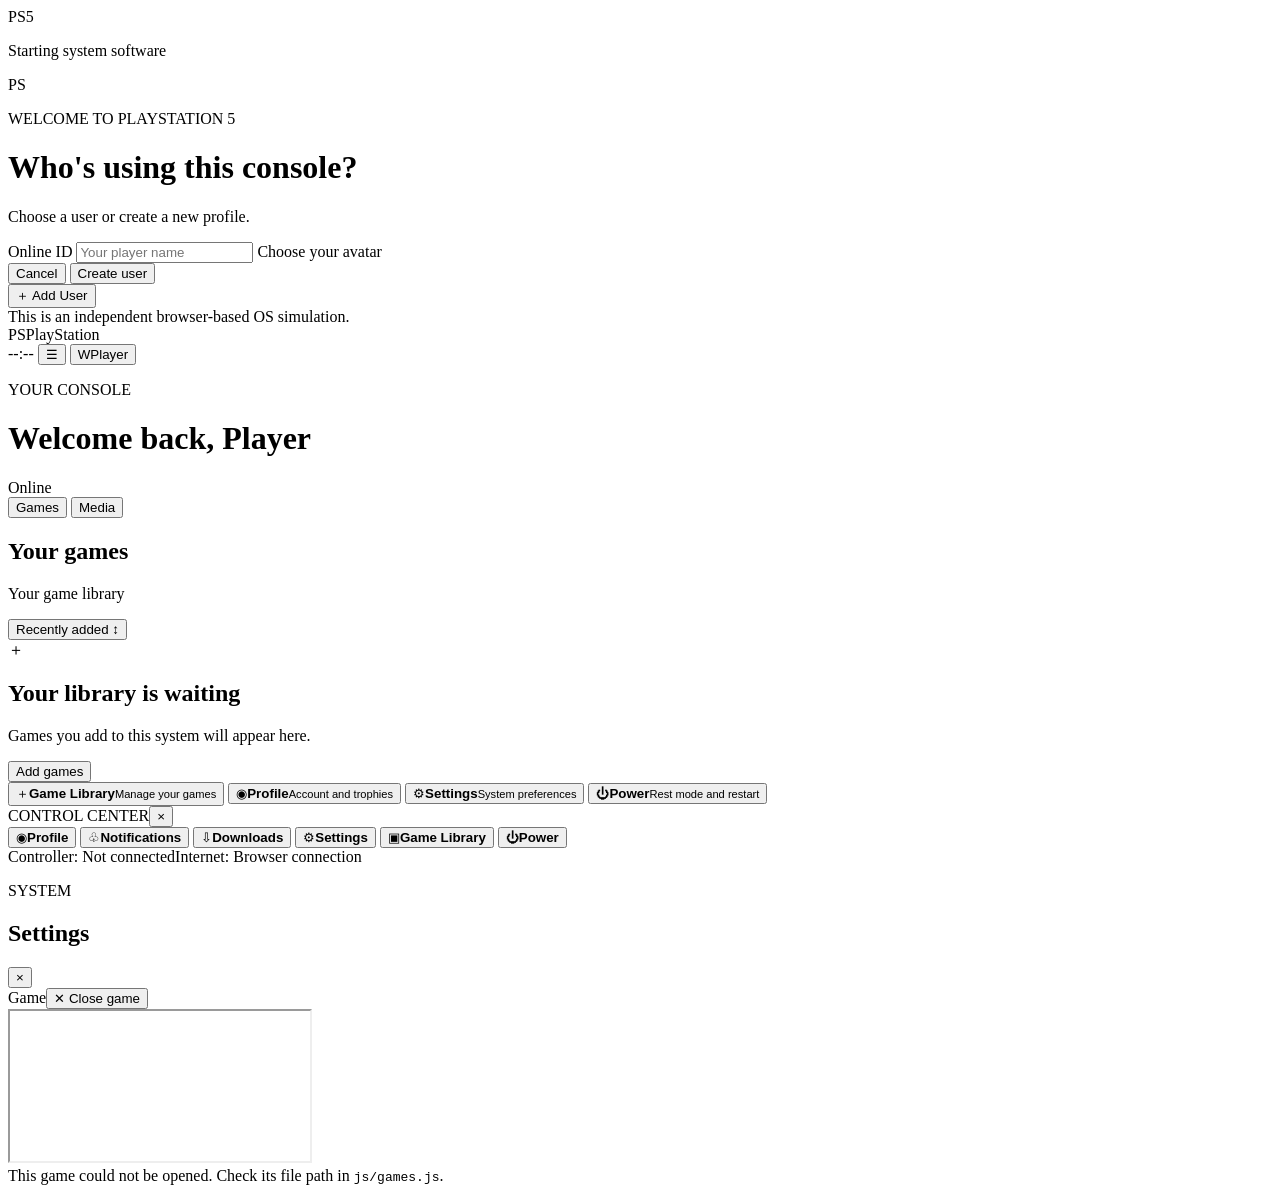
==== index.html @ 2feb3c4b "Rename index (10).html to index.html" ====
<!doctype html>
<html lang="en">
<head>
  <meta charset="utf-8">
  <meta name="viewport" content="width=device-width,initial-scale=1,viewport-fit=cover">
  <meta name="theme-color" content="#080b12">
  <title>PlayStation 5 System Software</title>
  <link rel="stylesheet" href="css/system.css">
</head>
<body>
  <div id="boot" class="screen boot-screen">
    <div class="boot-mark">PS<span>5</span></div>
    <div class="boot-spinner"></div>
    <p>Starting system software</p>
  </div>

  <div id="setup" class="screen setup-screen hidden">
    <div class="setup-glow"></div>
    <div class="setup-card">
      <div class="ps-symbol">PS</div>
      <p class="kicker">WELCOME TO PLAYSTATION 5</p>
      <h1 id="setupTitle">Who's using this console?</h1>
      <p class="muted" id="setupSubtitle">Choose a user or create a new profile.</p>
      <div id="profileChoices" class="profile-choices"></div>
      <div id="createProfile" class="create-profile hidden">
        <label for="newName">Online ID</label>
        <input id="newName" maxlength="16" placeholder="Your player name" autocomplete="off">
        <label>Choose your avatar</label>
        <div id="avatarChoices" class="avatar-choices"></div>
        <div class="button-row">
          <button class="btn ghost" id="cancelCreate">Cancel</button>
          <button class="btn primary" id="createUser">Create user</button>
        </div>
      </div>
      <button class="btn ghost wide" id="addUser">＋ Add User</button>
      <div class="setup-foot">This is an independent browser-based OS simulation.</div>
    </div>
  </div>

  <div id="os" class="os hidden">
    <header class="topbar">
      <div class="top-left"><span class="ps-mini">PS</span><span class="system-word">PlayStation</span></div>
      <div class="top-right">
        <span id="clock">--:--</span>
        <button class="icon-button" id="quickOpen" title="Control Center">☰</button>
        <button class="user-chip" id="userOpen"><span id="userAvatar" class="avatar small">W</span><span id="userName">Player</span></button>
      </div>
    </header>

    <main class="home-view" id="homeView">
      <div class="home-heading">
        <div><p class="kicker">YOUR CONSOLE</p><h1>Welcome back, <span id="greetingName">Player</span></h1></div>
        <div class="online-state"><i></i> Online</div>
      </div>

      <nav class="home-tabs" aria-label="Home sections">
        <button class="home-tab active" data-tab="games">Games</button>
        <button class="home-tab" data-tab="media">Media</button>
      </nav>

      <section class="library-section">
        <div class="section-title"><div><h2 id="libraryTitle">Your games</h2><p id="librarySub">Your game library</p></div><button class="text-button" id="sortGames">Recently added ↕</button></div>
        <div id="gameGrid" class="game-grid">
          <div class="empty-library">
            <div class="empty-icon">＋</div>
            <h2>Your library is waiting</h2>
            <p>Games you add to this system will appear here.</p>
            <button class="btn primary" id="openGameManager">Add games</button>
          </div>
        </div>
      </section>
      <div class="home-bottom">
        <button class="bottom-tile" data-open="game-manager"><span>＋</span><b>Game Library</b><small>Manage your games</small></button>
        <button class="bottom-tile" data-open="profile"><span>◉</span><b>Profile</b><small>Account and trophies</small></button>
        <button class="bottom-tile" data-open="settings"><span>⚙</span><b>Settings</b><small>System preferences</small></button>
        <button class="bottom-tile" data-open="power"><span>⏻</span><b>Power</b><small>Rest mode and restart</small></button>
      </div>
    </main>

    <aside id="controlCenter" class="control-center hidden">
      <div class="cc-head"><span>CONTROL CENTER</span><button class="icon-button" id="quickClose">×</button></div>
      <div class="cc-grid">
        <button class="cc-tile" data-open="profile"><span>◉</span><b>Profile</b></button>
        <button class="cc-tile" data-open="notifications"><span>♧</span><b>Notifications</b></button>
        <button class="cc-tile" data-open="downloads"><span>⇩</span><b>Downloads</b></button>
        <button class="cc-tile" data-open="settings"><span>⚙</span><b>Settings</b></button>
        <button class="cc-tile" data-open="game-manager"><span>▣</span><b>Game Library</b></button>
        <button class="cc-tile" data-open="power"><span>⏻</span><b>Power</b></button>
      </div>
      <div class="cc-footer"><span id="controllerStatus">Controller: Not connected</span><span>Internet: Browser connection</span></div>
    </aside>

    <section id="panelLayer" class="panel-layer hidden">
      <div class="panel-window">
        <div class="panel-header"><div><p class="kicker" id="panelKicker">SYSTEM</p><h2 id="panelTitle">Settings</h2></div><button class="icon-button" id="panelClose">×</button></div>
        <div id="panelContent" class="panel-content"></div>
      </div>
    </section>

    <section id="gamePlayer" class="game-player hidden">
      <div class="player-bar"><span id="playingTitle">Game</span><button class="btn ghost" id="exitGame">✕ Close game</button></div>
      <iframe id="gameFrame" title="Game player" allow="fullscreen; autoplay; gamepad" sandbox="allow-scripts allow-same-origin allow-forms allow-pointer-lock allow-downloads"></iframe>
      <div id="noGameFrame" class="no-game-frame hidden">This game could not be opened. Check its file path in <code>js/games.js</code>.</div>
    </section>
    <div id="toast" class="toast"></div>
  </div>
  <script src="js/games.js"></script>
  <script src="js/system.js"></script>
</body>
</html>
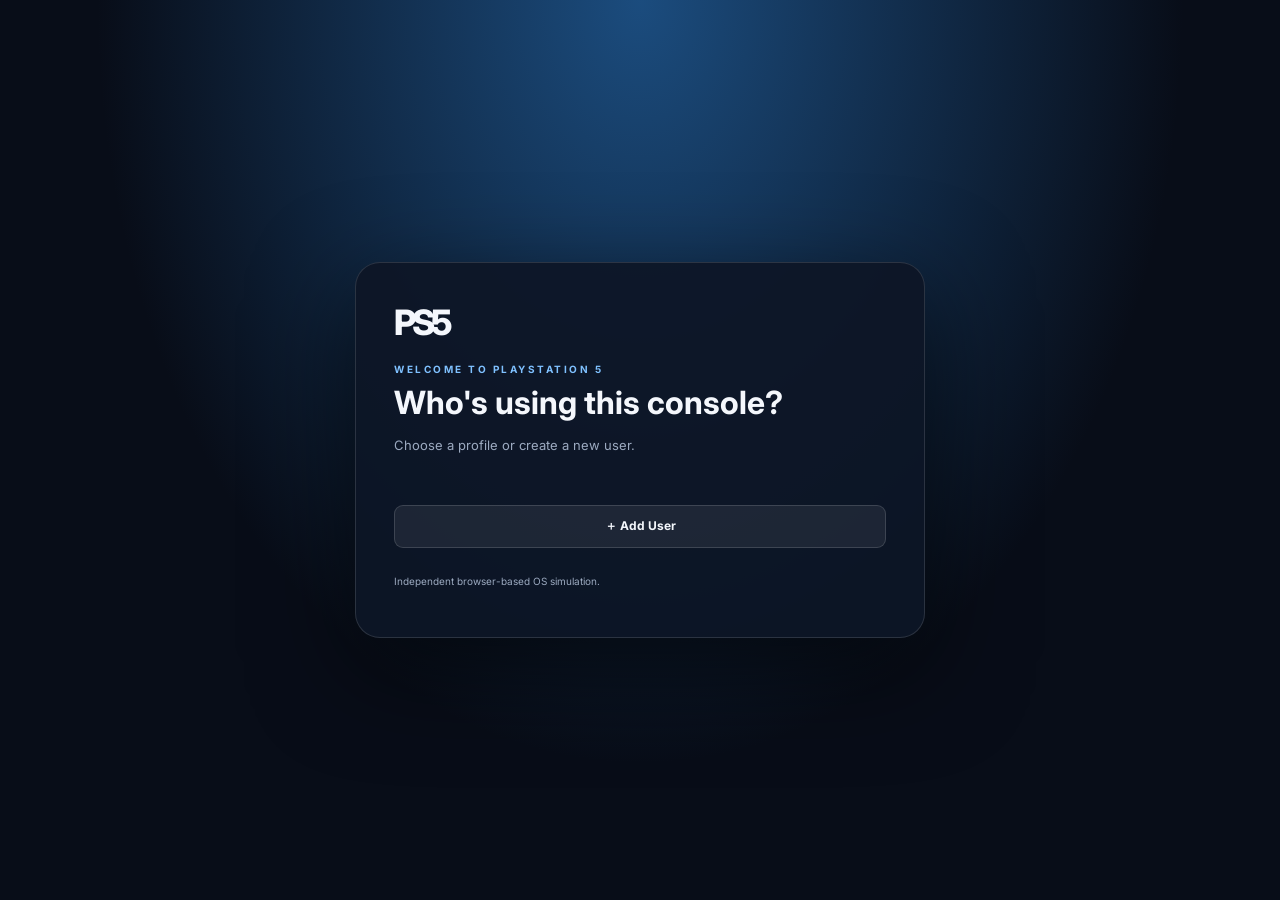
==== commit cec0a319: "Update print statement from 'Hello' to 'Goodbye'" ====
--- a/index.html
+++ b/index.html
@@ -1,110 +1,544 @@
-<!doctype html>
+
+<!DOCTYPE html>
 <html lang="en">
 <head>
-  <meta charset="utf-8">
-  <meta name="viewport" content="width=device-width,initial-scale=1,viewport-fit=cover">
-  <meta name="theme-color" content="#080b12">
-  <title>PlayStation 5 System Software</title>
-  <link rel="stylesheet" href="css/system.css">
+<meta charset="UTF-8">
+<meta name="viewport" content="width=device-width, initial-scale=1.0">
+<meta name="theme-color" content="#080c16">
+<title>PlayStation 5 Web OS</title>
+<style>
+@import url('https://fonts.googleapis.com/css2?family=Inter:wght@400;500;600;700;800&display=swap');
+:root{--blue:#1688ff;--bg:#080c15;--panel:#111c30;--text:#f4f7fc;--muted:#9caac0;--line:#ffffff20}
+*{box-sizing:border-box}
+body{margin:0;min-height:100vh;background:radial-gradient(ellipse at 70% 5%,#1d4775,transparent 38%),radial-gradient(ellipse at 5% 80%,#18233b,transparent 42%),#080c15;color:var(--text);font-family:Inter,Arial,sans-serif}
+button,input{font:inherit}button{color:inherit;cursor:pointer}button:focus-visible,input:focus-visible{outline:2px solid #7dc2ff;outline-offset:3px}
+.hidden{display:none!important}
+.screen{position:fixed;inset:0;z-index:20}
+.boot{display:flex;align-items:center;justify-content:center;flex-direction:column;background:radial-gradient(ellipse at center,#19375d,#050811 65%)}
+.logo{font-size:90px;font-weight:800;letter-spacing:-10px}.logo span{color:#a8cfff}
+.spinner{width:25px;height:25px;border:2px solid #ffffff35;border-top-color:white;border-radius:50%;animation:spin 1s linear infinite;margin-top:35px}
+@keyframes spin{to{transform:rotate(360deg)}}
+.boot p{color:#9db2ce;font-size:12px;margin-top:20px}
+.setup{display:grid;place-items:center;padding:20px;background:radial-gradient(ellipse at 50% 0,#1b4c7e,transparent 60%),#080d18}
+.setup-card{width:min(570px,100%);padding:38px;border:1px solid var(--line);border-radius:25px;background:#0d1626ed;box-shadow:0 30px 100px #0009}
+.kicker{font-size:10px;letter-spacing:2.5px;color:#7fc1ff;font-weight:700;margin:20px 0 8px}
+.setup h1{font-size:32px;margin:0 0 10px}.muted{font-size:13px;color:var(--muted);line-height:1.6}
+.profiles{display:flex;gap:15px;flex-wrap:wrap;margin:25px 0}
+.profile-choice{background:transparent;border:1px solid transparent;border-radius:12px;padding:10px;width:100px}
+.profile-choice:hover{background:#ffffff0b;border-color:#ffffff30}
+.avatar{width:55px;height:55px;border-radius:50%;display:grid;place-items:center;font-weight:800;font-size:22px;background:linear-gradient(135deg,#1688ff,#7945dc);margin:auto}
+.a1{background:linear-gradient(135deg,#0da8a2,#2451a5)}.a2{background:linear-gradient(135deg,#e36a7b,#8743bb)}.a3{background:linear-gradient(135deg,#e2a33d,#a8443d)}.a4{background:linear-gradient(135deg,#7a8fa7,#34465d)}
+.profile-choice span:last-child{display:block;font-size:11px;margin-top:8px;overflow:hidden;text-overflow:ellipsis}
+.btn{border:0;border-radius:9px;padding:12px 17px;font-size:12px;font-weight:700}
+.primary{background:#1688ff;box-shadow:0 7px 25px #1688ff35}.ghost{background:#ffffff12;border:1px solid #ffffff25}
+.wide{width:100%}
+.form-input{width:100%;padding:13px;border-radius:9px;background:#080e19;border:1px solid #ffffff28;color:white;margin:8px 0 14px}
+.avatar-picks{display:flex;gap:9px;margin:10px 0 20px}.avatar-pick{background:transparent;border:2px solid transparent;border-radius:50%;padding:3px}.avatar-pick.selected{border-color:#80c5ff}.avatar-pick .avatar{width:40px;height:40px;font-size:15px}
+.topbar{height:68px;padding:0 4vw;display:flex;align-items:center;justify-content:space-between;background:#080d18bd;border-bottom:1px solid #ffffff12;backdrop-filter:blur(20px);position:relative;z-index:3}
+.top-left,.top-right{display:flex;align-items:center;gap:14px}.ps-mini{font-size:24px;font-weight:800;letter-spacing:-3px}.system-word{font-size:13px;font-weight:700}
+.top-right{font-size:12px;color:#c2cde0}.icon-btn{width:36px;height:36px;border-radius:50%;border:1px solid #ffffff20;background:#ffffff12;font-size:19px}
+.user-chip{display:flex;align-items:center;gap:8px;border:0;background:transparent;font-size:12px}
+.small-avatar{width:30px;height:30px;font-size:12px}
+.home{max-width:1450px;margin:auto;padding:38px 5vw 55px}
+.heading{display:flex;justify-content:space-between;align-items:end}.heading .kicker{margin:0 0 9px}
+.heading h1{font-size:clamp(26px,4vw,42px);font-weight:500;letter-spacing:-1.5px;margin:0}.heading h1 b{font-weight:800}
+.online{font-size:11px;color:#b9c9dc}.online i{display:inline-block;width:7px;height:7px;border-radius:50%;background:#4edb9a;margin-right:6px}
+.tabs{display:flex;gap:25px;border-bottom:1px solid var(--line);margin:35px 0 25px}
+.tab{padding:0 2px 13px;background:none;border:0;color:#9aa9bd;font-size:13px;position:relative}.tab.active{color:white}.tab.active:after{content:"";position:absolute;bottom:-1px;left:0;right:0;height:3px;background:white}
+.section-title{display:flex;justify-content:space-between;align-items:center;margin-bottom:18px}
+.section-title h2{font-size:19px;margin:0 0 6px}.section-title p{font-size:11px;color:var(--muted);margin:0}
+.text-btn{background:none;border:0;color:#a9c9ed;font-size:11px}
+.game-grid{display:grid;grid-template-columns:repeat(auto-fill,minmax(155px,1fr));gap:16px;min-height:200px}
+.empty{grid-column:1/-1;min-height:245px;border:1px dashed #ffffff35;border-radius:18px;background:#ffffff06;display:flex;flex-direction:column;align-items:center;justify-content:center;text-align:center;padding:25px}
+.empty-icon{width:52px;height:52px;border-radius:50%;display:grid;place-items:center;background:#1688ff20;color:#7fc1ff;font-size:28px}
+.empty h2{font-size:17px;margin:16px 0 4px}.empty p{font-size:12px;color:var(--muted);margin:0 0 17px}
+.game-card{border:1px solid #ffffff17;border-radius:13px;overflow:hidden;background:#121c2d;cursor:pointer;transition:.2s}
+.game-card:hover,.game-card.selected{transform:translateY(-5px);border-color:#75bdff;box-shadow:0 12px 30px #1688ff25}
+.game-art{height:150px;display:grid;place-items:center;background:linear-gradient(135deg,#1b385d,#121b2a);font-size:40px}
+.game-art img{width:100%;height:100%;object-fit:cover}
+.game-meta{padding:11px}.game-meta b{display:block;font-size:11px;white-space:nowrap;overflow:hidden;text-overflow:ellipsis}.game-meta small{display:block;color:#91a2b9;font-size:10px;margin-top:6px}
+.bottom{display:grid;grid-template-columns:repeat(4,1fr);gap:12px;margin-top:38px}
+.tile{display:grid;grid-template-columns:38px 1fr;grid-template-rows:auto auto;align-items:center;gap:3px 10px;text-align:left;padding:15px;border-radius:13px;border:1px solid #ffffff16;background:#ffffff08}
+.tile>span{grid-row:1/3;width:35px;height:35px;display:grid;place-items:center;border-radius:10px;background:#1688ff1c;color:#7dc2ff;font-size:19px}
+.tile b{font-size:11px}.tile small{font-size:10px;color:#8fa0b7}
+.cc{position:fixed;z-index:10;right:20px;top:80px;width:min(390px,calc(100vw - 30px));padding:20px;border-radius:20px;border:1px solid #ffffff25;background:#101a2bed;backdrop-filter:blur(24px);box-shadow:0 25px 80px #0009}
+.cc-head{display:flex;justify-content:space-between;align-items:center;font-size:10px;letter-spacing:2px;color:#9fb4ce;margin-bottom:17px}
+.cc-grid{display:grid;grid-template-columns:repeat(3,1fr);gap:9px}
+.cc-tile{min-height:82px;background:#ffffff0c;border:1px solid #ffffff12;border-radius:12px;display:flex;flex-direction:column;align-items:flex-start;justify-content:center;padding:12px;gap:8px}
+.cc-tile span{font-size:19px;color:#83c4ff}.cc-tile b{font-size:10px}
+.panel-layer{position:fixed;inset:0;z-index:12;background:#02050bb8;backdrop-filter:blur(12px);display:grid;place-items:center;padding:20px}
+.panel{width:min(850px,100%);max-height:90vh;overflow:auto;border:1px solid #ffffff24;border-radius:20px;background:#0e1727;box-shadow:0 30px 100px #000a}
+.panel-head{display:flex;justify-content:space-between;align-items:center;padding:25px 28px;border-bottom:1px solid var(--line)}
+.panel-head .kicker{margin:0 0 7px}.panel-head h2{margin:0;font-size:23px}
+.panel-content{padding:22px 28px 30px}
+.notice{padding:13px;border-radius:10px;background:#1688ff13;border:1px solid #1688ff35;color:#b8d9ff;font-size:11px;line-height:1.6;margin-bottom:15px}
+.list{display:grid;gap:10px}.item{padding:15px;border:1px solid #ffffff16;border-radius:12px;background:#ffffff06;display:flex;justify-content:space-between;align-items:center;gap:10px}
+.item b{font-size:12px}.item small{display:block;color:#8fa0b7;font-size:10px;margin-top:5px}
+.item-left{display:flex;align-items:center;gap:12px;min-width:0}.item-icon{width:42px;height:42px;flex:0 0 42px;border-radius:10px;background:#1688ff20;display:grid;place-items:center;font-size:18px}
+.actions{display:flex;gap:7px}.mini{padding:8px 10px;border-radius:8px;background:#ffffff12;border:1px solid #ffffff20;font-size:10px}.mini.blue{background:#1688ff;border-color:#1688ff}
+.settings-grid{display:grid;grid-template-columns:1fr 1fr;gap:12px}
+.setting{padding:15px;border:1px solid #ffffff16;border-radius:12px;background:#ffffff06;display:flex;align-items:center;justify-content:space-between;gap:15px}
+.setting b{font-size:12px}.setting small{display:block;color:#8fa0b7;font-size:10px;margin-top:5px}
+.toggle{width:42px;height:23px;border:0;border-radius:20px;background:#44516a;padding:3px;flex-shrink:0}.toggle:after{content:"";display:block;width:17px;height:17px;border-radius:50%;background:white;transition:.2s}.toggle.on{background:#1688ff}.toggle.on:after{transform:translateX(19px)}
+.player{position:fixed;inset:0;z-index:18;background:#05070b;display:flex;flex-direction:column}
+.player-bar{height:55px;padding:0 20px;display:flex;justify-content:space-between;align-items:center;background:#0b1220}.player-bar span{font-size:12px;font-weight:700}
+.player iframe{border:0;width:100%;height:calc(100% - 55px);background:#000}
+.toast{position:fixed;z-index:30;bottom:25px;left:50%;transform:translate(-50%,20px);opacity:0;pointer-events:none;padding:12px 18px;border-radius:10px;background:#15263d;border:1px solid #1688ff80;font-size:11px;transition:.2s}
+.toast.show{opacity:1;transform:translate(-50%,0)}
+@media(max-width:700px){.setup-card{padding:25px}.topbar{padding:0 15px}.system-word{display:none}.home{padding:27px 17px}.heading{align-items:flex-start;gap:15px;flex-direction:column}.bottom{grid-template-columns:1fr 1fr}.game-grid{grid-template-columns:repeat(2,minmax(0,1fr))}.game-art{height:125px}.settings-grid{grid-template-columns:1fr}.panel-content{padding:17px}.panel-head{padding:20px}.actions{flex-direction:column}}
+</style>
 </head>
 <body>
-  <div id="boot" class="screen boot-screen">
-    <div class="boot-mark">PS<span>5</span></div>
-    <div class="boot-spinner"></div>
-    <p>Starting system software</p>
+
+<div id="boot" class="screen boot">
+  <div class="logo">PS<span>5</span></div>
+  <div class="spinner"></div>
+  <p>Starting system software</p>
+</div>
+
+<div id="setup" class="screen setup hidden">
+  <div class="setup-card">
+    <div class="logo" style="font-size:35px;letter-spacing:-4px">PS5</div>
+    <p class="kicker">WELCOME TO PLAYSTATION 5</p>
+    <h1 id="setupTitle">Who's using this console?</h1>
+    <p class="muted">Choose a profile or create a new user.</p>
+    <div id="profiles" class="profiles"></div>
+    <div id="createBox" class="hidden">
+      <label class="muted" for="newName">Online ID</label>
+      <input class="form-input" id="newName" maxlength="16" placeholder="Your player name">
+      <p class="muted">Choose an avatar</p>
+      <div id="avatarPicks" class="avatar-picks"></div>
+      <button class="btn ghost" id="cancelCreate">Cancel</button>
+      <button class="btn primary" id="createUser">Create user</button>
+    </div>
+    <button class="btn ghost wide" id="addUser">＋ Add User</button>
+    <p class="muted" style="font-size:10px;margin-top:25px">Independent browser-based OS simulation.</p>
   </div>
-
-  <div id="setup" class="screen setup-screen hidden">
-    <div class="setup-glow"></div>
-    <div class="setup-card">
-      <div class="ps-symbol">PS</div>
-      <p class="kicker">WELCOME TO PLAYSTATION 5</p>
-      <h1 id="setupTitle">Who's using this console?</h1>
-      <p class="muted" id="setupSubtitle">Choose a user or create a new profile.</p>
-      <div id="profileChoices" class="profile-choices"></div>
-      <div id="createProfile" class="create-profile hidden">
-        <label for="newName">Online ID</label>
-        <input id="newName" maxlength="16" placeholder="Your player name" autocomplete="off">
-        <label>Choose your avatar</label>
-        <div id="avatarChoices" class="avatar-choices"></div>
-        <div class="button-row">
-          <button class="btn ghost" id="cancelCreate">Cancel</button>
-          <button class="btn primary" id="createUser">Create user</button>
-        </div>
+</div>
+
+<div id="os" class="hidden">
+  <header class="topbar">
+    <div class="top-left"><span class="ps-mini">PS</span><span class="system-word">PlayStation</span></div>
+    <div class="top-right">
+      <span id="clock">--:--</span>
+      <button class="icon-btn" id="quickOpen">☰</button>
+      <button class="user-chip" id="userOpen"><span id="userAvatar" class="avatar small-avatar">W</span><span id="userName">Player</span></button>
+    </div>
+  </header>
+
+  <main class="home">
+    <div class="heading">
+      <div><p class="kicker">YOUR CONSOLE</p><h1>Welcome back, <b id="greetingName">Player</b></h1></div>
+      <div class="online"><i></i> Online</div>
+    </div>
+    <nav class="tabs">
+      <button class="tab active" data-tab="games">Games</button>
+      <button class="tab" data-tab="media">Media</button>
+    </nav>
+    <section>
+      <div class="section-title">
+        <div><h2 id="libraryTitle">Your games</h2><p id="librarySub">Your game library</p></div>
+        <button class="text-btn" id="sortGames">Recently added ↕</button>
       </div>
-      <button class="btn ghost wide" id="addUser">＋ Add User</button>
-      <div class="setup-foot">This is an independent browser-based OS simulation.</div>
+      <div id="gameGrid" class="game-grid"></div>
+    </section>
+    <div class="bottom">
+      <button class="tile" data-open="game-manager"><span>＋</span><b>Game Library</b><small>Manage your games</small></button>
+      <button class="tile" data-open="profile"><span>◉</span><b>Profile</b><small>Account and trophies</small></button>
+      <button class="tile" data-open="settings"><span>⚙</span><b>Settings</b><small>System preferences</small></button>
+      <button class="tile" data-open="power"><span>⏻</span><b>Power</b><small>Rest mode and restart</small></button>
     </div>
+  </main>
+</div>
+
+<aside id="controlCenter" class="cc hidden">
+  <div class="cc-head">CONTROL CENTER <button class="icon-btn" id="quickClose">×</button></div>
+  <div class="cc-grid">
+    <button class="cc-tile" data-open="profile"><span>◉</span><b>Profile</b></button>
+    <button class="cc-tile" data-open="notifications"><span>♧</span><b>Notifications</b></button>
+    <button class="cc-tile" data-open="downloads"><span>⇩</span><b>Downloads</b></button>
+    <button class="cc-tile" data-open="settings"><span>⚙</span><b>Settings</b></button>
+    <button class="cc-tile" data-open="game-manager"><span>▣</span><b>Game Library</b></button>
+    <button class="cc-tile" data-open="power"><span>⏻</span><b>Power</b></button>
   </div>
-
-  <div id="os" class="os hidden">
-    <header class="topbar">
-      <div class="top-left"><span class="ps-mini">PS</span><span class="system-word">PlayStation</span></div>
-      <div class="top-right">
-        <span id="clock">--:--</span>
-        <button class="icon-button" id="quickOpen" title="Control Center">☰</button>
-        <button class="user-chip" id="userOpen"><span id="userAvatar" class="avatar small">W</span><span id="userName">Player</span></button>
+  <p class="muted" style="font-size:10px;margin-top:16px" id="controllerStatus">Controller: Not connected</p>
+</aside>
+
+<section id="panelLayer" class="panel-layer hidden">
+  <div class="panel">
+    <div class="panel-head">
+      <div><p class="kicker">SYSTEM</p><h2 id="panelTitle">Settings</h2></div>
+      <button class="icon-btn" id="panelClose">×</button>
+    </div>
+    <div id="panelContent" class="panel-content"></div>
+  </div>
+</section>
+
+<section id="player" class="player hidden">
+  <div class="player-bar"><span id="playingTitle">Game</span><button class="btn ghost" id="exitGame">✕ Close game</button></div>
+  <iframe id="gameFrame" title="Browser game" allow="fullscreen; autoplay; gamepad" sandbox="allow-scripts allow-same-origin allow-forms allow-pointer-lock allow-downloads"></iframe>
+</section>
+
+<div id="toast" class="toast"></div>
+
+<script>
+/* =====================================================
+   PS5 WEB OS — SINGLE FILE EDITION
+   Add your own HTML5 games to the catalog below.
+===================================================== */
+
+const GAME_CATALOG = [
+  /*
+  {
+    id: "my-game",
+    title: "MY GAME",
+    description: "My own HTML5 browser game",
+    version: "1.0.0",
+    size: "12 MB",
+    icon: "🎮",
+    image: "games/my-game/cover.jpg",
+    entry: "games/my-game/index.html"
+  }
+  */
+];
+
+const KEY = "PS5_WEB_OS_SINGLE_FILE_V1";
+const $ = id => document.getElementById(id);
+const avatarStyles = ["a0","a1","a2","a3","a4"];
+let selectedAvatar = "a0";
+let sortNewest = true;
+let selectedCard = 0;
+let padCooldown = 0;
+let lastPad = {};
+
+function loadData(){
+  try{
+    const saved = JSON.parse(localStorage.getItem(KEY));
+    if(saved && Array.isArray(saved.users)) return saved;
+  }catch(e){}
+  return {
+    users:[],
+    activeUser:null,
+    installed:[],
+    downloads:[],
+    settings:{music:true,notifications:true,online:true,reduceMotion:false}
+  };
+}
+let data = loadData();
+function save(){localStorage.setItem(KEY,JSON.stringify(data));}
+function user(){return data.users.find(x=>x.id===data.activeUser)||null;}
+function escapeHTML(s){
+  return String(s).replace(/[&<>"']/g,c=>({"&":"&amp;","<":"&lt;",">":"&gt;",'"':"&quot;","'":"&#39;"}[c]));
+}
+function toast(message){
+  const el=$("toast");
+  el.textContent=message;
+  el.classList.add("show");
+  clearTimeout(toast.timer);
+  toast.timer=setTimeout(()=>el.classList.remove("show"),2300);
+}
+function showBoot(){
+  setTimeout(()=>{
+    $("boot").classList.add("hidden");
+    $("setup").classList.remove("hidden");
+    renderProfiles();
+  },1200);
+}
+function renderProfiles(){
+  const host=$("profiles");
+  host.innerHTML="";
+  data.users.forEach(u=>{
+    const b=document.createElement("button");
+    b.className="profile-choice";
+    b.innerHTML=`<span class="avatar ${u.avatar}">${escapeHTML(u.name[0].toUpperCase())}</span><span>${escapeHTML(u.name)}</span>`;
+    b.onclick=()=>{data.activeUser=u.id;save();enterOS();};
+    host.appendChild(b);
+  });
+}
+function showCreate(){
+  $("createBox").classList.remove("hidden");
+  $("addUser").classList.add("hidden");
+  $("avatarPicks").innerHTML="";
+  avatarStyles.forEach((a,i)=>{
+    const b=document.createElement("button");
+    b.className="avatar-pick "+(i===0?"selected":"");
+    b.innerHTML=`<span class="avatar ${a}">${["W","A","S","R","G"][i]}</span>`;
+    b.onclick=()=>{
+      selectedAvatar=a;
+      document.querySelectorAll(".avatar-pick").forEach(x=>x.classList.remove("selected"));
+      b.classList.add("selected");
+    };
+    $("avatarPicks").appendChild(b);
+  });
+  $("newName").focus();
+}
+function createUser(){
+  const name=$("newName").value.trim();
+  if(!name)return toast("Enter an Online ID first");
+  if(data.users.some(x=>x.name.toLowerCase()===name.toLowerCase()))return toast("This name already exists");
+  const u={id:"user_"+Date.now(),name,avatar:selectedAvatar,about:"Ready to play",created:Date.now(),trophies:0};
+  data.users.push(u);
+  data.activeUser=u.id;
+  save();
+  enterOS();
+}
+function enterOS(){
+  $("setup").classList.add("hidden");
+  $("os").classList.remove("hidden");
+  renderUser();
+  renderGames();
+  updateClock();
+}
+function renderUser(){
+  const u=user();if(!u)return;
+  $("userName").textContent=u.name;
+  $("greetingName").textContent=u.name;
+  $("userAvatar").className="avatar small-avatar "+u.avatar;
+  $("userAvatar").textContent=u.name[0].toUpperCase();
+}
+function installedIds(){return new Set(data.installed.map(x=>x.id));}
+function renderGames(){
+  const host=$("gameGrid");
+  const installed=data.installed.map(x=>GAME_CATALOG.find(g=>g.id===x.id)).filter(Boolean);
+  $("libraryTitle").textContent="Your games";
+  $("librarySub").textContent=installed.length+" installed";
+  if(!installed.length){
+    host.innerHTML=`<div class="empty"><div class="empty-icon">＋</div><h2>Your library is waiting</h2><p>Games you add to this system will appear here.</p><button class="btn primary" id="emptyAdd">Add games</button></div>`;
+    $("emptyAdd").onclick=()=>openPanel("game-manager");
+    return;
+  }
+  const list=sortNewest?installed.slice().reverse():installed;
+  host.innerHTML=list.map(g=>`
+    <article class="game-card" tabindex="0" data-game="${escapeHTML(g.id)}">
+      <div class="game-art">${g.image?`<img src="${escapeHTML(g.image)}" alt="">`:escapeHTML(g.icon||"🎮")}</div>
+      <div class="game-meta"><b>${escapeHTML(g.title)}</b><small>Installed · Version ${escapeHTML(g.version||"1.0")}</small></div>
+    </article>`).join("");
+  host.querySelectorAll(".game-card").forEach(card=>{
+    card.onclick=()=>launchGame(card.dataset.game);
+    card.onkeydown=e=>{if(e.key==="Enter")launchGame(card.dataset.game);};
+  });
+}
+function renderManager(){
+  const host=$("panelContent");
+  host.innerHTML=`
+    <div class="notice"><b>Game Library:</b> Add your own HTML5 games by editing the GAME_CATALOG array near the top of this file. Game files stay in your GitHub repository. Install saves the game's installed status in this browser.</div>
+    <div id="managerList" class="list"></div>`;
+  const list=$("managerList");
+  if(!GAME_CATALOG.length){
+    list.innerHTML=`<div class="empty"><div class="empty-icon">＋</div><h2>No games in catalog</h2><p>Add your first game to GAME_CATALOG in this file.</p></div>`;
+    return;
+  }
+  const installed=installedIds();
+  list.innerHTML=GAME_CATALOG.map(g=>`
+    <div class="item">
+      <div class="item-left"><div class="item-icon">${escapeHTML(g.icon||"🎮")}</div>
+        <div><b>${escapeHTML(g.title)}</b><small>${escapeHTML(g.description||"Browser game")} · ${escapeHTML(g.size||"Unknown size")}</small></div>
       </div>
-    </header>
-
-    <main class="home-view" id="homeView">
-      <div class="home-heading">
-        <div><p class="kicker">YOUR CONSOLE</p><h1>Welcome back, <span id="greetingName">Player</span></h1></div>
-        <div class="online-state"><i></i> Online</div>
+      <div class="actions">
+        ${installed.has(g.id)
+          ? `<button class="mini blue" data-action="play" data-id="${escapeHTML(g.id)}">Play</button><button class="mini" data-action="remove" data-id="${escapeHTML(g.id)}">Uninstall</button>`
+          : `<button class="mini blue" data-action="install" data-id="${escapeHTML(g.id)}">Install</button>`}
       </div>
-
-      <nav class="home-tabs" aria-label="Home sections">
-        <button class="home-tab active" data-tab="games">Games</button>
-        <button class="home-tab" data-tab="media">Media</button>
-      </nav>
-
-      <section class="library-section">
-        <div class="section-title"><div><h2 id="libraryTitle">Your games</h2><p id="librarySub">Your game library</p></div><button class="text-button" id="sortGames">Recently added ↕</button></div>
-        <div id="gameGrid" class="game-grid">
-          <div class="empty-library">
-            <div class="empty-icon">＋</div>
-            <h2>Your library is waiting</h2>
-            <p>Games you add to this system will appear here.</p>
-            <button class="btn primary" id="openGameManager">Add games</button>
-          </div>
-        </div>
-      </section>
-      <div class="home-bottom">
-        <button class="bottom-tile" data-open="game-manager"><span>＋</span><b>Game Library</b><small>Manage your games</small></button>
-        <button class="bottom-tile" data-open="profile"><span>◉</span><b>Profile</b><small>Account and trophies</small></button>
-        <button class="bottom-tile" data-open="settings"><span>⚙</span><b>Settings</b><small>System preferences</small></button>
-        <button class="bottom-tile" data-open="power"><span>⏻</span><b>Power</b><small>Rest mode and restart</small></button>
-      </div>
-    </main>
-
-    <aside id="controlCenter" class="control-center hidden">
-      <div class="cc-head"><span>CONTROL CENTER</span><button class="icon-button" id="quickClose">×</button></div>
-      <div class="cc-grid">
-        <button class="cc-tile" data-open="profile"><span>◉</span><b>Profile</b></button>
-        <button class="cc-tile" data-open="notifications"><span>♧</span><b>Notifications</b></button>
-        <button class="cc-tile" data-open="downloads"><span>⇩</span><b>Downloads</b></button>
-        <button class="cc-tile" data-open="settings"><span>⚙</span><b>Settings</b></button>
-        <button class="cc-tile" data-open="game-manager"><span>▣</span><b>Game Library</b></button>
-        <button class="cc-tile" data-open="power"><span>⏻</span><b>Power</b></button>
-      </div>
-      <div class="cc-footer"><span id="controllerStatus">Controller: Not connected</span><span>Internet: Browser connection</span></div>
-    </aside>
-
-    <section id="panelLayer" class="panel-layer hidden">
-      <div class="panel-window">
-        <div class="panel-header"><div><p class="kicker" id="panelKicker">SYSTEM</p><h2 id="panelTitle">Settings</h2></div><button class="icon-button" id="panelClose">×</button></div>
-        <div id="panelContent" class="panel-content"></div>
-      </div>
-    </section>
-
-    <section id="gamePlayer" class="game-player hidden">
-      <div class="player-bar"><span id="playingTitle">Game</span><button class="btn ghost" id="exitGame">✕ Close game</button></div>
-      <iframe id="gameFrame" title="Game player" allow="fullscreen; autoplay; gamepad" sandbox="allow-scripts allow-same-origin allow-forms allow-pointer-lock allow-downloads"></iframe>
-      <div id="noGameFrame" class="no-game-frame hidden">This game could not be opened. Check its file path in <code>js/games.js</code>.</div>
-    </section>
-    <div id="toast" class="toast"></div>
-  </div>
-  <script src="js/games.js"></script>
-  <script src="js/system.js"></script>
+    </div>`).join("");
+  list.querySelectorAll("button").forEach(b=>{
+    b.onclick=()=>{
+      const g=GAME_CATALOG.find(x=>x.id===b.dataset.id);
+      if(b.dataset.action==="install")installGame(g);
+      if(b.dataset.action==="remove")uninstallGame(g);
+      if(b.dataset.action==="play")launchGame(g.id);
+    };
+  });
+}
+function installGame(g){
+  if(!g||!g.entry)return toast("Game entry path is missing");
+  if(!data.installed.some(x=>x.id===g.id)){
+    data.installed.push({id:g.id,installedAt:Date.now(),entry:g.entry});
+  }
+  data.downloads.unshift({id:g.id,title:g.title,status:"Installed",time:Date.now()});
+  save();renderManager();renderGames();
+  toast(g.title+" installed locally");
+}
+function uninstallGame(g){
+  data.installed=data.installed.filter(x=>x.id!==g.id);
+  save();renderManager();renderGames();
+  toast(g.title+" removed");
+}
+function launchGame(id){
+  const g=GAME_CATALOG.find(x=>x.id===id);
+  if(!g||!installedIds().has(id))return toast("Install this game first");
+  $("playingTitle").textContent=g.title;
+  $("gameFrame").src=g.entry;
+  $("player").classList.remove("hidden");
+}
+function closeGame(){
+  $("gameFrame").src="about:blank";
+  $("player").classList.add("hidden");
+}
+function openPanel(type){
+  $("controlCenter").classList.add("hidden");
+  const titles={settings:"Settings",profile:"Profile","game-manager":"Game Library",downloads:"Downloads",notifications:"Notifications",power:"Power"};
+  $("panelTitle").textContent=titles[type]||"System";
+  $("panelLayer").classList.remove("hidden");
+  if(type==="game-manager")renderManager();
+  if(type==="settings")renderSettings();
+  if(type==="profile")renderProfile();
+  if(type==="downloads")renderDownloads();
+  if(type==="notifications")renderNotifications();
+  if(type==="power")renderPower();
+}
+function closePanel(){$("panelLayer").classList.add("hidden");}
+function renderSettings(){
+  const options=[
+    ["music","Background music","System sounds and music"],
+    ["notifications","Notifications","Show system notifications"],
+    ["online","Appear online","Display online status"],
+    ["reduceMotion","Reduce motion","Reduce interface animations"]
+  ];
+  $("panelContent").innerHTML=`
+    <div class="settings-grid">${options.map(([k,t,d])=>`
+      <div class="setting"><div><b>${t}</b><small>${d}</small></div>
+      <button class="toggle ${data.settings[k]?"on":""}" data-setting="${k}" aria-label="${t}"></button></div>`).join("")}</div>
+    <div class="notice" style="margin-top:18px">System version 1.0.0 · Local browser storage · Gamepad API supported where available.</div>`;
+  $("panelContent").querySelectorAll("[data-setting]").forEach(b=>{
+    b.onclick=()=>{
+      const k=b.dataset.setting;
+      data.settings[k]=!data.settings[k];
+      save();b.classList.toggle("on",data.settings[k]);
+    };
+  });
+}
+function renderProfile(){
+  const u=user();
+  $("panelContent").innerHTML=`
+    <div class="item" style="justify-content:flex-start">
+      <span class="avatar ${u.avatar}">${escapeHTML(u.name[0].toUpperCase())}</span>
+      <div><b>${escapeHTML(u.name)}</b><small>Local user profile</small></div>
+    </div>
+    <label class="muted">Online ID</label>
+    <input class="form-input" id="editName" maxlength="16" value="${escapeHTML(u.name)}">
+    <label class="muted">About me</label>
+    <input class="form-input" id="editAbout" maxlength="80" value="${escapeHTML(u.about||"")}">
+    <button class="btn primary" id="saveProfile">Save profile</button>
+    <button class="btn ghost" id="switchUser">Switch user</button>
+    <button class="btn ghost" id="addAnotherUser">Add user</button>
+    <div class="notice" style="margin-top:18px">Profiles are saved locally in this browser. They are not connected to PlayStation Network.</div>`;
+  $("saveProfile").onclick=()=>{
+    const n=$("editName").value.trim();
+    if(!n)return toast("Name cannot be empty");
+    u.name=n;u.about=$("editAbout").value;save();renderUser();toast("Profile saved");
+  };
+  $("switchUser").onclick=()=>{
+    closePanel();$("os").classList.add("hidden");$("setup").classList.remove("hidden");renderProfiles();
+  };
+  $("addAnotherUser").onclick=()=>{
+    closePanel();$("os").classList.add("hidden");$("setup").classList.remove("hidden");showCreate();
+  };
+}
+function renderDownloads(){
+  const rows=data.downloads.map(d=>`
+    <div class="item"><div><b>${escapeHTML(d.title)}</b><small>${escapeHTML(d.status)} · ${new Date(d.time).toLocaleString()}</small></div></div>`).join("");
+  $("panelContent").innerHTML=rows?`<div class="list">${rows}</div>`:`<div class="empty"><h2>No downloads</h2><p>Installed games will appear here.</p></div>`;
+}
+function renderNotifications(){
+  $("panelContent").innerHTML=`
+    <div class="item"><div><b>Welcome to PS5 Web OS</b><small>Your local system is ready.</small></div></div>
+    <div class="item"><div><b>Game Library</b><small>Add your own HTML5 games to the catalog.</small></div></div>`;
+}
+function renderPower(){
+  $("panelContent").innerHTML=`
+    <div class="list">
+      <button class="setting" id="restMode"><div><b>Enter Rest Mode</b><small>Put the browser OS into a resting screen.</small></div>◐</button>
+      <button class="setting" id="restartOS"><div><b>Restart System</b><small>Run the startup sequence again.</small></div>↻</button>
+      <button class="setting" id="turnOff"><div><b>Turn Off</b><small>Return to the startup screen.</small></div>⏻</button>
+    </div>`;
+  $("restMode").onclick=()=>{
+    closePanel();$("os").classList.add("hidden");
+    const rest=document.createElement("div");
+    rest.className="screen boot";rest.innerHTML='<div class="logo">PS<span>5</span></div><p>Rest Mode · Click to wake</p>';
+    document.body.appendChild(rest);
+    rest.onclick=()=>{rest.remove();$("os").classList.remove("hidden");};
+  };
+  $("restartOS").onclick=()=>location.reload();
+  $("turnOff").onclick=()=>{closePanel();$("os").classList.add("hidden");$("setup").classList.remove("hidden");renderProfiles();};
+}
+function toggleControl(){$("controlCenter").classList.toggle("hidden");}
+function updateClock(){
+  $("clock").textContent=new Date().toLocaleTimeString([],{hour:"2-digit",minute:"2-digit"});
+}
+function navigateTab(delta){
+  const tabs=[...document.querySelectorAll(".tab")];
+  let i=tabs.findIndex(x=>x.classList.contains("active"));
+  tabs[(i+delta+tabs.length)%tabs.length].click();
+}
+function gamepadLoop(){
+  let pad=null;
+  try{pad=[...(navigator.getGamepads?navigator.getGamepads():[])].find(Boolean)||null;}catch(e){}
+  if(pad){
+    $("controllerStatus").textContent="Controller: "+pad.id;
+    const now=performance.now(),ready=now-padCooldown>260;
+    const x=pad.axes[0]||0,y=pad.axes[1]||0;
+    if(ready&&Math.abs(x)>.65){navigateTab(x>0?1:-1);padCooldown=now;}
+    if(ready&&Math.abs(y)>.7){
+      const cards=[...document.querySelectorAll(".game-card")];
+      if(cards.length){
+        selectedCard=(selectedCard+(y>0?1:-1)+cards.length)%cards.length;
+        cards.forEach((c,i)=>c.classList.toggle("selected",i===selectedCard));
+      }
+      padCooldown=now;
+    }
+    pad.buttons.forEach((b,i)=>{
+      if(b.pressed&&!lastPad[i]){
+        if(i===0){const c=document.querySelector(".game-card.selected")||document.querySelector(".game-card");if(c)c.click();else openPanel("game-manager");}
+        if(i===1){closePanel();$("controlCenter").classList.add("hidden");}
+        if(i===2)openPanel("profile");
+        if(i===3||i===9)toggleControl();
+      }
+      lastPad[i]=b.pressed;
+    });
+  }else $("controllerStatus").textContent="Controller: Not connected";
+  requestAnimationFrame(gamepadLoop);
+}
+
+/* Interface events */
+$("addUser").onclick=showCreate;
+$("cancelCreate").onclick=()=>{$("createBox").classList.add("hidden");$("addUser").classList.remove("hidden");};
+$("createUser").onclick=createUser;
+$("newName").addEventListener("keydown",e=>{if(e.key==="Enter")createUser();});
+$("quickOpen").onclick=toggleControl;
+$("quickClose").onclick=toggleControl;
+$("userOpen").onclick=()=>openPanel("profile");
+$("panelClose").onclick=closePanel;
+$("exitGame").onclick=closeGame;
+$("sortGames").onclick=()=>{
+  sortNewest=!sortNewest;
+  $("sortGames").textContent=sortNewest?"Recently added ↕":"Title order ↕";
+  renderGames();
+};
+document.querySelectorAll("[data-open]").forEach(b=>b.onclick=()=>openPanel(b.dataset.open));
+document.querySelectorAll(".tab").forEach(b=>{
+  b.onclick=()=>{
+    document.querySelectorAll(".tab").forEach(x=>x.classList.remove("active"));
+    b.classList.add("active");
+    if(b.dataset.tab==="media"){
+      $("libraryTitle").textContent="Media";
+      $("librarySub").textContent="Media applications";
+      $("gameGrid").innerHTML='<div class="empty"><div class="empty-icon">▣</div><h2>No media apps</h2><p>Your media applications will appear here when added.</p></div>';
+    }else renderGames();
+  };
+});
+window.addEventListener("keydown",e=>{
+  if(e.key==="Escape"){
+    if(!$("player").classList.contains("hidden"))closeGame();
+    else if(!$("panelLayer").classList.contains("hidden"))closePanel();
+    else $("controlCenter").classList.add("hidden");
+  }
+  if(e.key==="F1"){e.preventDefault();toggleControl();}
+});
+window.addEventListener("gamepadconnected",e=>toast("Controller connected"));
+window.addEventListener("gamepaddisconnected",()=>toast("Controller disconnected"));
+setInterval(updateClock,1000);
+requestAnimationFrame(gamepadLoop);
+showBoot();
+</script>
 </body>
 </html>
